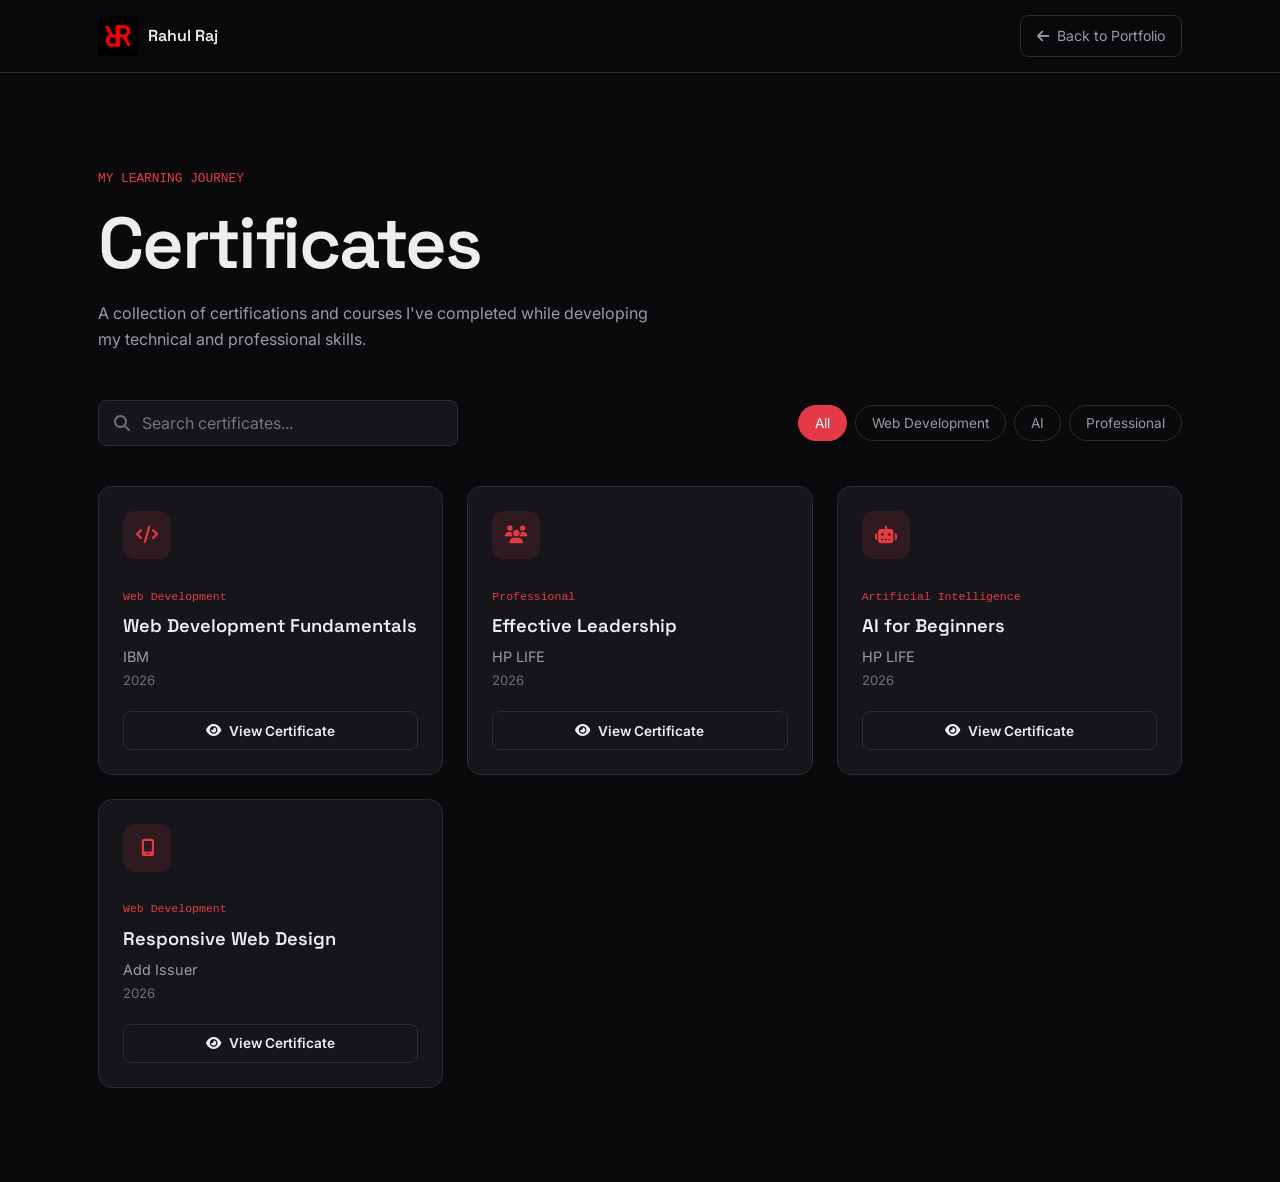
==== html/certificate.html @ e2f91cd4 "Add files via upload" ====
<!DOCTYPE html>
<html lang="en">

<head>
  <meta charset="UTF-8">
  <meta name="viewport" content="width=device-width, initial-scale=1.0">

  <title>Certificates | Rahul Raj</title>

  <meta name="description"
    content="Explore Rahul Raj's certificates and professional learning achievements.">

  <link rel="icon" type="image/png" href="../assets/icons/favicon.png">

  <!-- Fonts -->
  <link rel="preconnect" href="https://fonts.googleapis.com">
  <link rel="preconnect" href="https://fonts.gstatic.com" crossorigin>

  <link
    href="https://fonts.googleapis.com/css2?family=Space+Grotesk:wght@500;600;700&family=Inter:wght@400;500;600;700&display=swap"
    rel="stylesheet">

  <!-- Font Awesome -->
  <link rel="stylesheet"
    href="https://cdnjs.cloudflare.com/ajax/libs/font-awesome/6.5.2/css/all.min.css">

  <!-- External CSS -->
  <link rel="stylesheet" href="../css/style.css">
  <link rel="stylesheet" href="../css/certificate.css">
</head>

<body>

  <!-- ================= HEADER ================= -->

  <header class="cert-navbar">

    <div class="cert-navbar-inner">

      <a href="../index.html" class="cert-brand">
        <span class="brand-mark">
          <img src="../assets/icons/favicon.png" alt="Rahul Raj">
        </span>

        <span>Rahul Raj</span>
      </a>

      <a href="../index.html" class="back-btn">
        <i class="fa-solid fa-arrow-left"></i>
        Back to Portfolio
      </a>

    </div>

  </header>


  <!-- ================= MAIN ================= -->

  <main>

    <section class="cert-page">

      <div class="cert-page-inner">

        <div class="cert-header">

          <p class="cert-kicker">MY LEARNING JOURNEY</p>

          <h1>Certificates</h1>

          <p>
            A collection of certifications and courses I've completed
            while developing my technical and professional skills.
          </p>

        </div>


        <!-- ================= FILTER ================= -->

        <div class="cert-controls">

          <div class="cert-search">

            <i class="fa-solid fa-magnifying-glass"></i>

            <input
              type="text"
              id="certificateSearch"
              placeholder="Search certificates..."
              aria-label="Search certificates">

          </div>


          <div class="cert-filters">

            <button class="cert-filter active" data-filter="all">
              All
            </button>

            <button class="cert-filter" data-filter="web">
              Web Development
            </button>

            <button class="cert-filter" data-filter="ai">
              AI
            </button>

            <button class="cert-filter" data-filter="professional">
              Professional
            </button>

          </div>

        </div>


        <!-- ================= CERTIFICATES ================= -->

        <div class="all-cert-grid" id="certificateGrid">


          <!-- IBM -->

          <article class="certificate-card"
            data-category="web"
            data-name="Web Development Fundamentals IBM">

            <div class="certificate-icon">
              <i class="fa-solid fa-code"></i>
            </div>

            <div class="certificate-content">

              <span class="certificate-type">
                Web Development
              </span>

              <h2>Web Development Fundamentals</h2>

              <p class="certificate-issuer">
                IBM
              </p>

              <p class="certificate-year">
                2026
              </p>

              <button
                class="view-certificate"
                data-pdf="../assets/certificates/IBM Web Development Fundamentals/Web Development Fundamentals.pdf">

                <i class="fa-solid fa-eye"></i>
                View Certificate

              </button>

            </div>

          </article>


          <!-- HP LIFE EFFECTIVE LEADERSHIP -->

          <article class="certificate-card"
            data-category="professional"
            data-name="Effective Leadership HP Life">

            <div class="certificate-icon">
              <i class="fa-solid fa-users"></i>
            </div>

            <div class="certificate-content">

              <span class="certificate-type">
                Professional
              </span>

              <h2>Effective Leadership</h2>

              <p class="certificate-issuer">
                HP LIFE
              </p>

              <p class="certificate-year">
                2026
              </p>

              <button
                class="view-certificate"
                data-pdf="../assets/certificates/HP Life Effective Leadership.pdf">

                <i class="fa-solid fa-eye"></i>
                View Certificate

              </button>

            </div>

          </article>


          <!-- HP LIFE AI -->

          <article class="certificate-card"
            data-category="ai"
            data-name="AI for Beginners HP Life">

            <div class="certificate-icon">
              <i class="fa-solid fa-robot"></i>
            </div>

            <div class="certificate-content">

              <span class="certificate-type">
                Artificial Intelligence
              </span>

              <h2>AI for Beginners</h2>

              <p class="certificate-issuer">
                HP LIFE
              </p>

              <p class="certificate-year">
                2026
              </p>

              <button
                class="view-certificate"
                data-pdf="../assets/certificates/HP Life AI for Beginners.pdf">

                <i class="fa-solid fa-eye"></i>
                View Certificate

              </button>

            </div>

          </article>


          <!-- ADD MORE CERTIFICATES HERE -->

          <article class="certificate-card"
            data-category="web"
            data-name="Responsive Web Design">

            <div class="certificate-icon">
              <i class="fa-solid fa-mobile-screen"></i>
            </div>

            <div class="certificate-content">

              <span class="certificate-type">
                Web Development
              </span>

              <h2>Responsive Web Design</h2>

              <p class="certificate-issuer">
                Add Issuer
              </p>

              <p class="certificate-year">
                2026
              </p>

              <button
                class="view-certificate"
                data-pdf="../assets/certificates/responsive-web-design.pdf">

                <i class="fa-solid fa-eye"></i>
                View Certificate

              </button>

            </div>

          </article>


        </div>


        <p class="no-results" id="noResults">
          No certificates found.
        </p>

      </div>

    </section>

  </main>


  <!-- ================= PDF POPUP ================= -->

  <div
    class="certificate-modal"
    id="certificateModal"
    aria-hidden="true">

    <div class="certificate-modal-box">

      <button
        class="certificate-close"
        id="certificateClose"
        aria-label="Close certificate">

        <i class="fa-solid fa-xmark"></i>

      </button>

      <iframe
        id="certificateViewer"
        title="Certificate preview">
      </iframe>

    </div>

  </div>


  <!-- External JavaScript -->

  <script src="../js/certificate.js"></script>

</body>

</html>
---- css/style.css ----
/* =========================================================
   Rahul Raj — Portfolio
   Design tokens
   ========================================================= */
:root {
  /* Color */
  --bg: #0a0a0c;
  --bg-soft: #101013;
  --surface: #16161a;
  --surface-2: #1c1c21;
  --border: #2b2b31;
  --border-soft: #202024;
  --text: #edeef0;
  --text-muted: #9a9aa2;
  --text-faint: #6d6d75;
  --accent: #c6303f;
  --accent-strong: #e63946;
  --accent-soft: rgba(230, 57, 70, 0.12);
  --accent-border: rgba(230, 57, 70, 0.35);
  --on-accent: #0a0a0c;
  --hover-effect:#08D9D6;
  --hover-effect-bg:#116D6E96;

  /* Type */
  --font-display: 'Space Grotesk', 'Segoe UI', sans-serif;
  --font-body: 'Inter', 'Segoe UI', sans-serif;
  --font-mono: 'JetBrains Mono', 'SFMono-Regular', Consolas, monospace;

  /* Layout */
  --container: 1180px;
  --gutter: clamp(1.25rem, 4vw, 3rem);
  --radius-s: 8px;
  --radius-m: 14px;
  --radius-l: 20px;

  /* Motion */
  --ease: cubic-bezier(0.22, 1, 0.36, 1);
  --dur-s: 0.18s;
  --dur-m: 0.35s;
}

/* =========================================================
   Reset & base
   ========================================================= */
*, *::before, *::after { box-sizing: border-box; }

html {
  scroll-behavior: smooth;
  scroll-padding-top: 84px;
}

body {
  margin: 0;
  background: var(--bg);
  color: var(--text);
  font-family: var(--font-body);
  font-size: 16px;
  line-height: 1.6;
  -webkit-font-smoothing: antialiased;
  overflow-x: hidden;
}

img { max-width: 100%; display: block; }

a { color: inherit; text-decoration: none; }

ul { list-style: none; margin: 0; padding: 0; }

h1, h2, h3, h4 {
  font-family: var(--font-display);
  font-weight: 600;
  line-height: 1.15;
  margin: 0;
  color: var(--text);
}

p { margin: 0; }

button {
  font-family: inherit;
  cursor: pointer;
  background: none;
  border: none;
  color: inherit;
}

input, textarea {
  font-family: inherit;
  font-size: 1rem;
  color: var(--text);
}

:focus-visible {
  outline: 2px solid var(--accent-strong);
  outline-offset: 3px;
  border-radius: 4px;
}

.skip-link {
  position: absolute;
  left: -999px;
  top: 0;
  background: var(--accent-strong);
  color: #fff;
  padding: 0.75rem 1.25rem;
  z-index: 200;
  border-radius: 0 0 8px 0;
}
.skip-link:focus {
  left: 0;
}

@media (prefers-reduced-motion: reduce) {
  html { scroll-behavior: auto; }
  *, *::before, *::after {
    animation-duration: 0.001ms !important;
    animation-iteration-count: 1 !important;
    transition-duration: 0.001ms !important;
    scroll-behavior: auto !important;
  }
}

/* =========================================================
   Shared layout helpers
   ========================================================= */
.section-inner, .navbar-inner, .hero-inner, .footer-inner {
  max-width: var(--container);
  margin: 0 auto;
  padding-left: var(--gutter);
  padding-right: var(--gutter);
}

.section { padding: clamp(4rem, 8vw, 6.5rem) 0; }
.section-alt { background: var(--bg-soft); }

.section-title {
  font-size: clamp(1.9rem, 3.5vw, 2.5rem);
  letter-spacing: -0.01em;
}

.section-lead {
  color: var(--text-muted);
  max-width: 46ch;
  margin-top: 0.75rem;
  font-size: 1.02rem;
}

/* Reveal-on-scroll (one calm entrance, applied per-section not per-child) */
.reveal {
  opacity: 0;
  transform: translateY(18px);
  transition: opacity 0.7s var(--ease), transform 0.7s var(--ease);
}
.reveal.is-visible {
  opacity: 1;
  transform: translateY(0);
}
@media (prefers-reduced-motion: reduce) {
  .reveal { opacity: 1; transform: none; transition: none; }
}

/* Buttons */
.btn {
  display: inline-flex;
  align-items: center;
  justify-content: center;
  gap: 0.5rem;
  padding: 0.8rem 1.5rem;
  border-radius: var(--radius-s);
  font-weight: 600;
  font-size: 0.95rem;
  border: 1px solid transparent;
  transition: transform var(--dur-s) var(--ease), background var(--dur-s) var(--ease), border-color var(--dur-s) var(--ease), color var(--dur-s) var(--ease);
  white-space: nowrap;
}
.btn-primary {
  background: var(--accent-strong);
  color: #fff;
}
.btn-primary:hover { background: #d43140; transform: translateY(-1px); }
.btn-ghost {
  background: transparent;
  color: var(--text);
  border-color: var(--border);
}
.btn-ghost:hover {
  border-color: var(--accent-border);
  color: var(--accent-strong);
}
.btn-small { padding: 0.55rem 1.1rem; font-size: 0.85rem; }
.btn-block { width: 100%; }

/* =========================================================
   Navbar
   ========================================================= */
.navbar {
  position: fixed;
  inset: 0 0 auto 0;
  z-index: 100;
  background: rgba(10, 10, 12, 0.35);
  -webkit-backdrop-filter: blur(10px);
  backdrop-filter: blur(10px);
  border-bottom: 1px solid transparent;
  transition: background var(--dur-m) var(--ease), border-color var(--dur-m) var(--ease), box-shadow var(--dur-m) var(--ease);
}
.navbar.is-scrolled {
  background: rgba(10, 10, 12, 0.82);
  border-bottom-color: var(--border-soft);
  box-shadow: 0 8px 24px rgba(0, 0, 0, 0.25);
}
.navbar-inner {
  height: 72px;
  display: flex;
  align-items: center;
  justify-content: space-between;
  gap: 1rem;
}

.brand {
  display: inline-flex;
  align-items: center;
  gap: 0.65rem;
}
.brand-mark {
  display: inline-grid;
  place-items: center;
  width: 40px;
  height: 40px;
  border-radius: 15px;
}
.brand-name {
  font-family: var(--font-display);
  font-weight: 600;
  font-size: 1.02rem;
  letter-spacing: -0.01em;
}

.nav-links ul {
  display: flex;
  align-items: center;
  gap: 2rem;
}
.nav-link {
  position: relative;
  font-size: 0.94rem;
  color: var(--text-muted);
  padding: 0.4rem 0.05rem;
  transition: color var(--dur-s) var(--ease);
}
.nav-link::after {
  content: '';
  position: absolute;
  left: 0; right: 0; bottom: -4px;
  height: 2px;
  background: var(--accent-strong);
  transform: scaleX(0);
  transform-origin: left;
  transition: transform var(--dur-m) var(--ease);
}
.nav-link:hover { color: var(--text); }
.nav-link.active-link { color: var(--text); }
.nav-link.active-link::after { transform: scaleX(1); }

.nav-toggle {
  display: none;
  width: 40px;
  height: 40px;
  border-radius: 8px;
  flex-direction: column;
  align-items: center;
  justify-content: center;
  gap: 5px;
  border: 1px solid var(--border);
}
.nav-toggle span {
  display: block;
  width: 20px;
  height: 2px;
  background: var(--text);
  transition: transform var(--dur-m) var(--ease), opacity var(--dur-s) var(--ease);
}
.nav-toggle[aria-expanded="true"] span:nth-child(1) { transform: translateY(7px) rotate(45deg); }
.nav-toggle[aria-expanded="true"] span:nth-child(2) { opacity: 0; }
.nav-toggle[aria-expanded="true"] span:nth-child(3) { transform: translateY(-7px) rotate(-45deg); }

/* =========================================================
   Hero
   ========================================================= */
.hero {
  position: relative;
  min-height: 100svh;
  display: flex;
  align-items: center;
  padding-top: 72px;
}
.hero-inner {
  width: 100%;
  display: grid;
  grid-template-columns: 1.05fr 0.95fr;
  gap: clamp(2rem, 5vw, 4rem);
  align-items: center;
}

.hero-kicker {
  font-family: var(--font-mono);
  font-size: 0.85rem;
  color: var(--accent-strong);
  margin-bottom: 1rem;
}
.hero-title {
  font-size: clamp(2.4rem, 5.4vw, 3.75rem);
  letter-spacing: -0.02em;
  max-width: 14ch;
}
.hero-title span{
  font-size:clamp(1.4rem, 4.5vw, 2.4rem); 
  color: var(--accent-strong);
}
.hero-lead {
  margin-top: 1.4rem;
  color: var(--text-muted);
  font-size: 1.08rem;
  max-width: 42ch;
}
.hero-actions {
  display: flex;
  flex-wrap: wrap;
  gap: 0.9rem;
  margin-top: 2.1rem;
}

/* Editor mockup */
.hero-visual { display: flex; justify-content: center; }
.editor-window {
  width: 100%;
  max-width: 440px;
  background: var(--surface);
  border: 1px solid var(--border);
  border-radius: var(--radius-m);
  overflow: hidden;
  box-shadow: 0 30px 60px -20px rgba(0, 0, 0, 0.55);
}
.editor-titlebar {
  display: flex;
  align-items: center;
  gap: 7px;
  padding: 0.7rem 0.9rem;
  background: var(--surface-2);
  border-bottom: 1px solid var(--border);
}
.dot { width: 10px; height: 10px; border-radius: 50%; }
.dot-red { background: #e6595f; }
.dot-yellow { background: #e6b95f; }
.dot-green { background: #62c37c; }
.editor-filename {
  margin-left: 0.6rem;
  font-family: var(--font-mono);
  font-size: 0.78rem;
  color: var(--text-faint);
}
.editor-body {
  margin: 0;
  padding: 1.25rem 1.4rem;
  font-family: var(--font-mono);
  font-size: 0.86rem;
  line-height: 1.7;
  color: #cfd0d4;
  overflow-x: auto;
}
.tok-key { color: #d97fb0; }
.tok-var { color: #7fc4e6; }
.tok-prop { color: #cfd0d4; }
.tok-str { color: #9fd68a; }
.tok-fn { color: #e6c05f; }
.caret {
  display: inline-block;
  width: 8px;
  background: var(--accent-strong);
  animation: blink 1.1s steps(1) infinite;
}
@keyframes blink { 50% { opacity: 0; } }

/* =========================================================
   About
   ========================================================= */
.about-grid {
  display: grid;
  grid-template-columns: 1.3fr 1fr;
  gap: clamp(2rem, 6vw, 4.5rem);
  align-items: start;
}
.about-copy p {
  color: var(--text-muted);
  margin-top: 1.1rem;
  max-width: 62ch;
}
.about-copy p:first-of-type { margin-top: 1.5rem; }

.about-facts {
  display: grid;
  gap: 1.1rem;
  border-left: 1px solid var(--border);
  padding-left: clamp(1.25rem, 3vw, 2rem);
}
.fact-item { display: grid; gap: 0.25rem; }
.fact-label {
  font-family: var(--font-mono);
  font-size: 0.78rem;
  color: var(--accent-strong);
}
.fact-value { color: var(--text); font-size: 0.98rem; }

/* =========================================================
   Skills
   ========================================================= */
.skills-grid {
  margin-top: 2.75rem;
  display: grid;
  grid-template-columns: repeat(4, 1fr);
  gap: 1.5rem;
}
.skill-group {
  background: var(--surface);
  border: 1px solid var(--border);
  border-radius: var(--radius-m);
  padding: 1.5rem;
}
.skill-group-title {
  font-size: 1rem;
  display: flex;
  align-items: center;
  gap: 0.55rem;
  color: var(--text);
}
.skill-group-title i { color: var(--accent-strong); font-size: 0.9rem; }
.skill-tags {
  margin-top: 1.1rem;
  display: flex;
  flex-wrap: wrap;
  gap: 0.5rem;
}
.skill-tags li {
  font-size: 0.83rem;
  padding: 0.4rem 0.75rem;
  border-radius: 999px;
  background: var(--surface-2);
  border: 1px solid var(--border);
  color: var(--text-muted);
  transition: 0.5s;
  position: relative;
}
.skill-tags li:hover{
  border: 1px solid var(--hover-effect);
  background: var(--hover-effect-bg);
  color: white;
  scale: 1.1;
  bottom: 2px;
}
.skill-tags-learning li {
  border-color: green;
  color: var(--text);
}

/* =========================================================
   Projects
   ========================================================= */
.filter-bar {
  margin-top: 2.25rem;
  display: flex;
  flex-wrap: wrap;
  gap: 0.6rem;
}
.filter-btn {
  padding: 0.5rem 1.15rem;
  border-radius: 999px;
  border: 1px solid var(--border);
  color: var(--text-muted);
  font-size: 0.87rem;
  transition: all var(--dur-s) var(--ease);
}
.filter-btn:hover { color: var(--text); border-color: var(--text-faint); }
.filter-btn.is-active {
  background: var(--accent-strong);
  border-color: var(--accent-strong);
  color: #fff;
}

.projects-grid {
  margin-top: 2rem;
  display: grid;
  grid-template-columns: repeat(3, 1fr);
  gap: 1.6rem;
}
.project-card {
  background: var(--surface);
  border: 1px solid var(--border);
  border-radius: var(--radius-m);
  overflow: hidden;
  display: flex;
  flex-direction: column;
  transition: transform var(--dur-m) var(--ease), border-color var(--dur-m) var(--ease);
}
.project-card:hover { transform: translateY(-4px); border-color: var(--accent-border); }
.project-card.is-hidden { display: none; }

.project-media {
  aspect-ratio: 16 / 10;
  overflow: hidden;
  background: var(--surface-2);
}
.project-media img {
  width: 100%;
  height: 100%;
  object-fit: cover;
  transition: transform var(--dur-m) var(--ease);
}
.project-card:hover .project-media img { transform: scale(1.06); }

.project-body {
  padding: 1.4rem;
  display: flex;
  flex-direction: column;
  gap: 0.7rem;
  flex-grow: 1;
}
.project-title { font-size: 1.15rem; }
.project-desc { color: var(--text-muted); font-size: 0.93rem; flex-grow: 1; }

.tech-tags {
  display: flex;
  flex-wrap: wrap;
  gap: 0.4rem;
}
.tech-tags li {
  font-family: var(--font-mono);
  font-size: 0.72rem;
  padding: 0.28rem 0.6rem;
  border-radius: 6px;
  background: var(--surface-2);
  color: var(--text-faint);
  border: 1px solid var(--border);
}

.project-actions {
  display: flex;
  gap: 0.6rem;
  margin-top: 0.4rem;
}

.filter-empty {
  margin-top: 2rem;
  color: var(--text-faint);
  text-align: center;
}

/* =========================================================
   Services
   ========================================================= */
.services-grid {
  margin-top: 2.5rem;
  display: grid;
  grid-template-columns: repeat(3, 1fr);
  gap: 1.5rem;
}
.service-card {
  padding: 1.75rem;
  border-radius: var(--radius-m);
  border: 1px solid var(--border);
  background: var(--surface);
  transition: border-color var(--dur-m) var(--ease), transform var(--dur-m) var(--ease);
}
.service-card:hover { border-color: var(--accent-border); transform: translateY(-3px); }
.service-icon {
  font-size: 1.3rem;
  color: var(--accent-strong);
  margin-bottom: 1rem;
}
.service-title { font-size: 1.05rem; margin-bottom: 0.55rem; }
.service-desc { color: var(--text-muted); font-size: 0.92rem; }

/* =========================================================
   Certificates & achievements
   ========================================================= */
.cert-grid {
  margin-top: 2.5rem;
  display: grid;
  grid-template-columns: repeat(3, 1fr);
  gap: 1.5rem;
}
.cert-card {
  display: flex;
  gap: 1rem;
  padding: 1.5rem;
  border: 1px solid var(--border);
  border-radius: var(--radius-m);
  background: var(--surface);
}
.cert-icon {
  width: 44px;
  height: 44px;
  flex-shrink: 0;
  display: grid;
  place-items: center;
  border-radius: 10px;
  background: var(--accent-soft);
  color: var(--accent-strong);
}
.cert-name { font-size: 1rem; margin-bottom: 0.3rem; }
.cert-meta { color: var(--text-faint); font-size: 0.83rem; margin-bottom: 0.9rem; }

.achievements { margin-top: 3.25rem; }
.achievements-title { font-size: 1.1rem; margin-bottom: 1.25rem; }
.achievements-row {
  display: grid;
  grid-template-columns: repeat(3, 1fr);
  gap: 1.25rem;
}
.achv-item {
  display: flex;
  align-items: flex-start;
  gap: 0.75rem;
  padding: 1rem 1.1rem;
  border-radius: var(--radius-s);
  border: 1px solid var(--border-soft);
  color: var(--text-muted);
  font-size: 0.9rem;
}
.achv-item i { color: var(--accent-strong); margin-top: 0.15rem; }

/* =========================================================
   Contact
   ========================================================= */
.contact-grid {
  display: grid;
  grid-template-columns: 0.9fr 1.1fr;
  gap: clamp(2rem, 6vw, 4.5rem);
  align-items: start;
}
.contact-links {
  margin-top: 2rem;
  display: grid;
  gap: 1rem;
}
.contact-links a {
  display: inline-flex;
  align-items: center;
  gap: 0.75rem;
  color: var(--text-muted);
  transition: color var(--dur-s) var(--ease);
  font-size: 0.98rem;
}
.contact-links a:hover { color: var(--accent-strong); }
.contact-links i { width: 18px; text-align: center; color: var(--accent-strong); }

.contact-form {
  background: var(--surface);
  border: 1px solid var(--border);
  border-radius: var(--radius-m);
  padding: clamp(1.5rem, 3vw, 2.25rem);
  display: grid;
  gap: 1.3rem;
}
.form-note {
  font-size: 0.82rem;
  color: var(--text-faint);
  background: var(--surface-2);
  border: 1px solid var(--border-soft);
  border-radius: var(--radius-s);
  padding: 0.75rem 0.9rem;
}
.form-note code {
  font-family: var(--font-mono);
  color: var(--text-muted);
}
.form-field { display: grid; gap: 0.5rem; }
.form-field label { font-size: 0.88rem; color: var(--text-muted); }
.form-field input,
.form-field textarea {
  background: var(--bg-soft);
  border: 1px solid var(--border);
  border-radius: var(--radius-s);
  padding: 0.75rem 0.9rem;
  resize: vertical;
  transition: border-color var(--dur-s) var(--ease);
}
.form-field input:focus,
.form-field textarea:focus {
  border-color: var(--accent-strong);
}
.form-field.has-error input,
.form-field.has-error textarea {
  border-color: var(--accent-strong);
}
.form-error {
  min-height: 1.1em;
  font-size: 0.8rem;
  color: var(--accent-strong);
}
.form-status {
  min-height: 1.2em;
  font-size: 0.9rem;
  text-align: center;
}
.form-status.is-success { color: #7bcf8e; }
.form-status.is-error { color: var(--accent-strong); }

/* =========================================================
   Footer
   ========================================================= */
.footer {
  position: relative;
  border-top: 1px solid var(--border-soft);
  padding: 2.75rem 0;
  background: var(--bg-soft);
}
.footer-inner {
  display: flex;
  flex-wrap: wrap;
  align-items: center;
  justify-content: space-between;
  gap: 1.5rem;
}
.footer-brand {
  display: flex;
  align-items: center;
  gap: 0.85rem;
}
.footer-name { font-family: var(--font-display); font-weight: 600; }
.footer-role { color: var(--text-faint); font-size: 0.85rem; }
.footer-social { display: flex; gap: 1rem; }
.footer-social a {
  width: 38px;
  height: 38px;
  display: grid;
  place-items: center;
  border-radius: 9px;
  border: 1px solid var(--border);
  color: var(--text-muted);
  transition: color var(--dur-s) var(--ease), border-color var(--dur-s) var(--ease);
}
.footer-social a:hover { color: var(--accent-strong); border-color: var(--accent-border); }
.footer-copy { color: var(--text-faint); font-size: 0.85rem; width: 100%; text-align: center; order: 3; }

.back-to-top {
  position: fixed;
  right: 1.5rem;
  bottom: 1.5rem;
  width: 46px;
  height: 46px;
  border-radius: 50%;
  background: var(--accent-strong);
  color: #fff;
  display: grid;
  place-items: center;
  box-shadow: 0 10px 24px rgba(0, 0, 0, 0.35);
  opacity: 0;
  visibility: hidden;
  transform: translateY(10px);
  transition: opacity var(--dur-m) var(--ease), transform var(--dur-m) var(--ease), visibility var(--dur-m);
  z-index: 90;
}
.back-to-top.is-visible {
  opacity: 1;
  visibility: visible;
  transform: translateY(0);
}

/* =========================================================
   Responsive
   ========================================================= */
@media (max-width: 1024px) {
  .skills-grid { grid-template-columns: repeat(2, 1fr); }
  .services-grid { grid-template-columns: repeat(2, 1fr); }
  .cert-grid { grid-template-columns: repeat(2, 1fr); }
  .achievements-row { grid-template-columns: 1fr; }
  .projects-grid { grid-template-columns: repeat(2, 1fr); }
}

@media (max-width: 860px) {
  .nav-links {
    position: fixed;
    top: 72px;
    left: 0;
    right: 0;
    background: rgba(10, 10, 12, 0.98);
    border-bottom: 1px solid var(--border-soft);
    max-height: 0;
    overflow: hidden;
    transition: max-height var(--dur-m) var(--ease);
  }
  .nav-links.is-open { max-height: 420px; }
  .nav-links ul {
    flex-direction: column;
    align-items: flex-start;
    gap: 0;
    padding: 0.5rem var(--gutter) 1.25rem;
  }
  .nav-links ul li { width: 100%; }
  .nav-link { display: block; padding: 0.85rem 0; width: 100%; }
  .nav-link::after { display: none; }
  .nav-toggle { display: flex; }

  .hero-inner { grid-template-columns: 1fr; text-align: left; }
  .hero-visual { order: -1; margin-bottom: 1rem; }
  .hero-title { max-width: none; }

  .about-grid { grid-template-columns: 1fr; }
  .about-facts { border-left: none; border-top: 1px solid var(--border); padding-left: 0; padding-top: 1.5rem; }

  .contact-grid { grid-template-columns: 1fr; }
}

@media (max-width: 640px) {
  .skills-grid { grid-template-columns: 1fr; }
  .services-grid { grid-template-columns: 1fr; }
  .cert-grid { grid-template-columns: 1fr; }
  .projects-grid { grid-template-columns: 1fr; }
  .hero-actions { flex-direction: column; align-items: stretch; }
  .footer-inner { justify-content: center; text-align: center; }
  .footer-brand { flex-direction: column; }
}

@media (max-width: 380px) {
  :root { --gutter: 1.1rem; }
  .hero-title { font-size: 2.1rem; }
}
---- css/certificate.css ----
/* =========================================================
   Certificates Page
   ========================================================= */

.cert-navbar {
  position: sticky;
  top: 0;
  z-index: 100;

  background: rgba(10, 10, 12, 0.88);
  -webkit-backdrop-filter: blur(12px);
  backdrop-filter: blur(12px);

  border-bottom: 1px solid var(--border);
}

.cert-navbar-inner {
  max-width: var(--container);
  min-height: 72px;

  margin: 0 auto;
  padding: 0 var(--gutter);

  display: flex;
  align-items: center;
  justify-content: space-between;

  gap: 1rem;
}

.cert-brand {
  display: flex;
  align-items: center;
  gap: 0.65rem;

  font-family: var(--font-display);
  font-weight: 600;
}

.cert-brand .brand-mark {
  width: 40px;
  height: 40px;
}

.cert-brand .brand-mark img {
  width: 100%;
  height: 100%;
  object-fit: contain;
}

.back-btn {
  display: inline-flex;
  align-items: center;
  gap: 0.5rem;

  padding: 0.55rem 1rem;

  border: 1px solid var(--border);
  border-radius: var(--radius-s);

  color: var(--text-muted);

  font-size: 0.88rem;

  transition:
    color var(--dur-s) var(--ease),
    border-color var(--dur-s) var(--ease),
    transform var(--dur-s) var(--ease);
}

.back-btn:hover {
  color: var(--accent-strong);
  border-color: var(--accent-border);
  transform: translateX(-2px);
}


/* =========================================================
   Page Header
   ========================================================= */

.cert-page {
  min-height: calc(100vh - 72px);
  padding: clamp(4rem, 8vw, 6rem) 0;
}

.cert-page-inner {
  max-width: var(--container);

  margin: 0 auto;
  padding: 0 var(--gutter);
}

.cert-header {
  max-width: 650px;
}

.cert-kicker {
  margin-bottom: 0.8rem;

  font-family: var(--font-mono);
  font-size: 0.8rem;

  color: var(--accent-strong);
}

.cert-header h1 {
  font-size: clamp(2.5rem, 6vw, 4.5rem);
  letter-spacing: -0.03em;
}

.cert-header > p:last-child {
  margin-top: 1rem;

  color: var(--text-muted);
  max-width: 55ch;
}


/* =========================================================
   Search + Filters
   ========================================================= */

.cert-controls {
  margin-top: 3rem;

  display: flex;
  align-items: center;
  justify-content: space-between;

  gap: 1rem;
  flex-wrap: wrap;
}

.cert-search {
  position: relative;

  width: min(360px, 100%);
}

.cert-search i {
  position: absolute;

  left: 1rem;
  top: 50%;

  transform: translateY(-50%);

  color: var(--text-faint);
}

.cert-search input {
  width: 100%;

  padding: 0.75rem 1rem 0.75rem 2.7rem;

  background: var(--surface);

  border: 1px solid var(--border);
  border-radius: var(--radius-s);

  color: var(--text);

  outline: none;
}

.cert-search input:focus {
  border-color: var(--accent-strong);
}

.cert-filters {
  display: flex;
  flex-wrap: wrap;
  gap: 0.5rem;
}

.cert-filter {
  padding: 0.55rem 1rem;

  border: 1px solid var(--border);
  border-radius: 999px;

  color: var(--text-muted);

  font-size: 0.85rem;

  transition:
    color var(--dur-s) var(--ease),
    background var(--dur-s) var(--ease),
    border-color var(--dur-s) var(--ease);
}

.cert-filter:hover {
  color: var(--text);
  border-color: var(--text-faint);
}

.cert-filter.active {
  background: var(--accent-strong);
  border-color: var(--accent-strong);
  color: white;
}


/* =========================================================
   Certificate Grid
   ========================================================= */

.all-cert-grid {
  margin-top: 2.5rem;

  display: grid;
  grid-template-columns: repeat(3, 1fr);

  gap: 1.5rem;
}

.certificate-card {
  display: flex;
  flex-direction: column;

  padding: 1.5rem;

  background: var(--surface);

  border: 1px solid var(--border);
  border-radius: var(--radius-m);

  transition:
    transform var(--dur-m) var(--ease),
    border-color var(--dur-m) var(--ease),
    box-shadow var(--dur-m) var(--ease);
}

.certificate-card:hover {
  transform: translateY(-5px);

  border-color: var(--accent-border);

  box-shadow: 0 20px 50px rgba(0, 0, 0, 0.25);
}

.certificate-icon {
  width: 48px;
  height: 48px;

  display: grid;
  place-items: center;

  border-radius: 12px;

  background: var(--accent-soft);
  color: var(--accent-strong);

  font-size: 1.1rem;

  margin-bottom: 1.4rem;
}

.certificate-type {
  display: inline-block;

  font-family: var(--font-mono);
  font-size: 0.72rem;

  color: var(--accent-strong);

  margin-bottom: 0.55rem;
}

.certificate-content h2 {
  font-size: 1.15rem;
}

.certificate-issuer {
  margin-top: 0.55rem;

  color: var(--text-muted);

  font-size: 0.9rem;
}

.certificate-year {
  margin-top: 0.15rem;

  color: var(--text-faint);

  font-size: 0.82rem;
}

.view-certificate {
  margin-top: 1.25rem;

  width: 100%;

  display: inline-flex;
  align-items: center;
  justify-content: center;

  gap: 0.5rem;

  padding: 0.65rem 1rem;

  border: 1px solid var(--border);
  border-radius: var(--radius-s);

  color: var(--text);

  font-size: 0.85rem;
  font-weight: 600;

  transition:
    color var(--dur-s) var(--ease),
    background var(--dur-s) var(--ease),
    border-color var(--dur-s) var(--ease);
}

.view-certificate:hover {
  background: var(--accent-soft);
  border-color: var(--accent-border);
  color: var(--accent-strong);
}

.no-results {
  display: none;

  margin-top: 3rem;

  text-align: center;

  color: var(--text-faint);
}


/* =========================================================
   PDF Modal
   ========================================================= */

.certificate-modal {
  position: fixed;
  inset: 0;

  z-index: 9999;

  display: none;
  align-items: center;
  justify-content: center;

  padding: 20px;

  background: rgba(0, 0, 0, 0.88);
}

.certificate-modal.is-open {
  display: flex;
}

.certificate-modal-box {
  position: relative;

  width: min(1100px, 95vw);
  height: min(850px, 92vh);

  background: #111;

  border: 1px solid var(--border);

  border-radius: var(--radius-m);

  overflow: hidden;

  box-shadow: 0 30px 100px rgba(0, 0, 0, 0.6);
}

.certificate-modal-box iframe {
  width: 100%;
  height: 100%;

  border: none;
}

.certificate-close {
  position: absolute;

  top: 12px;
  right: 12px;

  z-index: 10;

  width: 40px;
  height: 40px;

  display: grid;
  place-items: center;

  border-radius: 50%;

  background: rgba(20, 20, 20, 0.9);

  border: 1px solid var(--border);

  color: white;

  font-size: 1rem;

  cursor: pointer;

  transition:
    background var(--dur-s) var(--ease),
    transform var(--dur-s) var(--ease);
}

.certificate-close:hover {
  background: var(--accent-strong);
  transform: rotate(90deg);
}


/* =========================================================
   Responsive
   ========================================================= */

@media (max-width: 1024px) {

  .all-cert-grid {
    grid-template-columns: repeat(2, 1fr);
  }

}

@media (max-width: 640px) {

  .cert-navbar-inner {
    min-height: 64px;
  }

  .back-btn {
    font-size: 0;
    width: 40px;
    height: 40px;
    justify-content: center;
  }

  .back-btn i {
    font-size: 0.9rem;
  }

  .cert-page {
    padding-top: 3.5rem;
  }

  .cert-controls {
    align-items: stretch;
  }

  .cert-search {
    width: 100%;
  }

  .cert-filters {
    width: 100%;
  }

  .cert-filter {
    flex: 1;
  }

  .all-cert-grid {
    grid-template-columns: 1fr;
  }

  .certificate-modal {
    padding: 10px;
  }

  .certificate-modal-box {
    width: 100%;
    height: 90vh;
  }

}
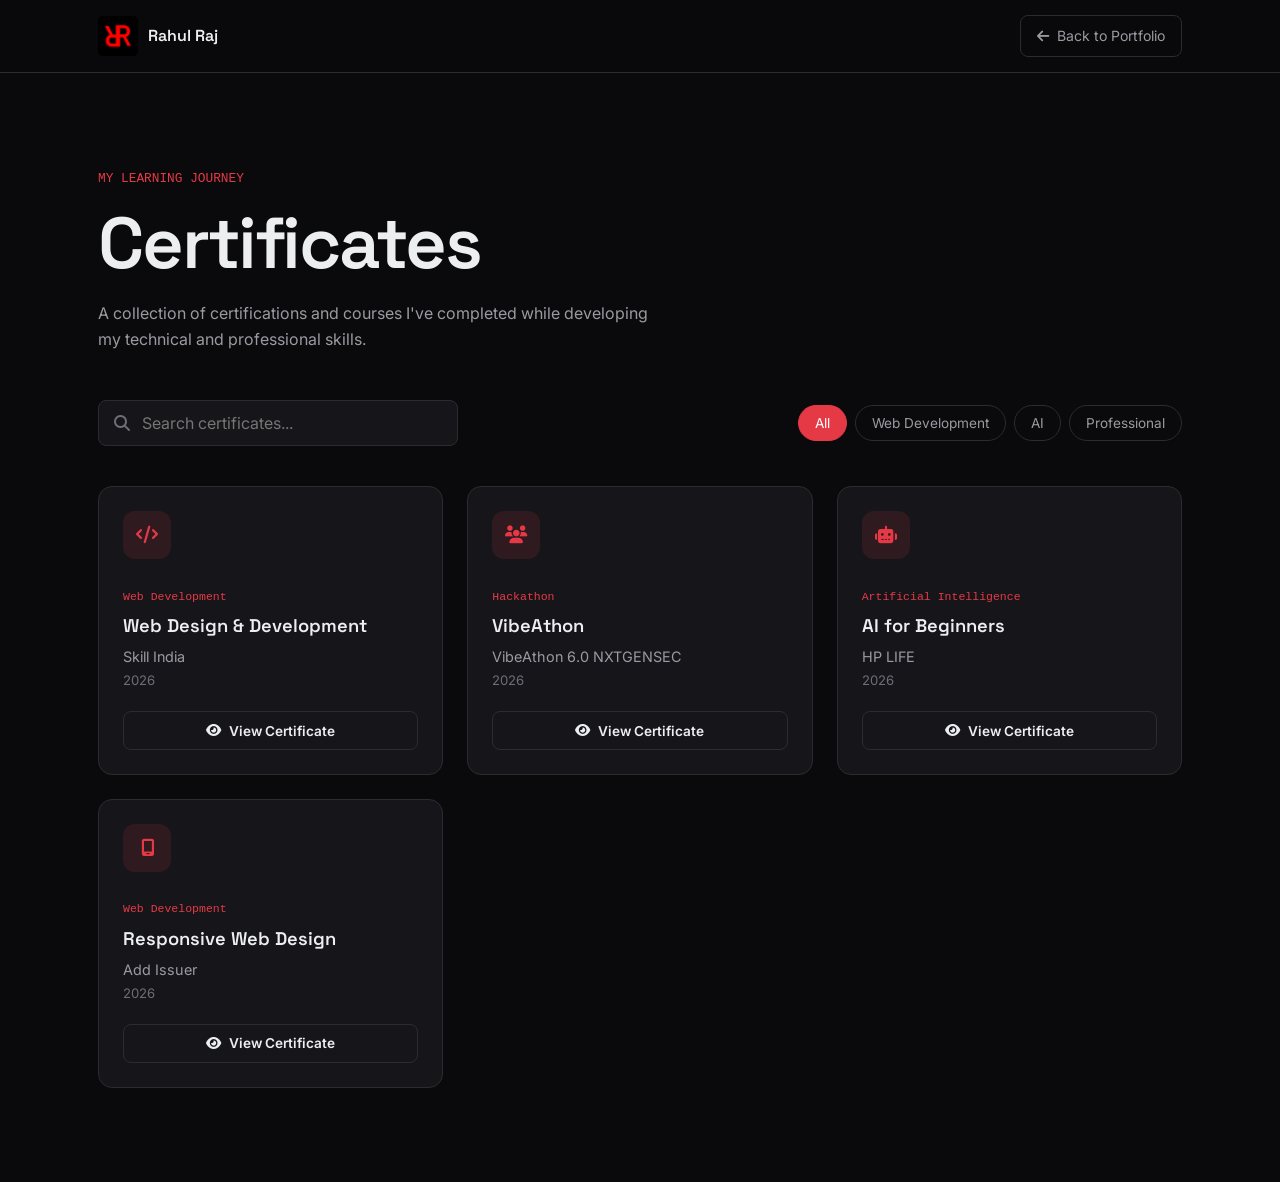
==== commit 5af9ce23: "Refactor certificate.html structure and content" ====
--- a/html/certificate.html
+++ b/html/certificate.html
@@ -7,8 +7,7 @@
 
   <title>Certificates | Rahul Raj</title>
 
-  <meta name="description"
-    content="Explore Rahul Raj's certificates and professional learning achievements.">
+  <meta name="description" content="Explore Rahul Raj's certificates and professional learning achievements.">
 
   <link rel="icon" type="image/png" href="../assets/icons/favicon.png">
 
@@ -21,8 +20,7 @@
     rel="stylesheet">
 
   <!-- Font Awesome -->
-  <link rel="stylesheet"
-    href="https://cdnjs.cloudflare.com/ajax/libs/font-awesome/6.5.2/css/all.min.css">
+  <link rel="stylesheet" href="https://cdnjs.cloudflare.com/ajax/libs/font-awesome/6.5.2/css/all.min.css">
 
   <!-- External CSS -->
   <link rel="stylesheet" href="../css/style.css">
@@ -85,10 +83,7 @@
 
             <i class="fa-solid fa-magnifying-glass"></i>
 
-            <input
-              type="text"
-              id="certificateSearch"
-              placeholder="Search certificates..."
+            <input type="text" id="certificateSearch" placeholder="Search certificates..."
               aria-label="Search certificates">
 
           </div>
@@ -122,11 +117,9 @@
         <div class="all-cert-grid" id="certificateGrid">
 
 
-          <!-- IBM -->
-
-          <article class="certificate-card"
-            data-category="web"
-            data-name="Web Development Fundamentals IBM">
+          <!-- SkillIndia -->
+
+          <article class="certificate-card" data-category="web" data-name="Web Design & Development">
 
             <div class="certificate-icon">
               <i class="fa-solid fa-code"></i>
@@ -138,19 +131,17 @@
                 Web Development
               </span>
 
-              <h2>Web Development Fundamentals</h2>
+              <h2>Web Design & Development</h2>
 
               <p class="certificate-issuer">
-                IBM
+                Skill India
               </p>
 
               <p class="certificate-year">
                 2026
               </p>
 
-              <button
-                class="view-certificate"
-                data-pdf="../assets/certificates/IBM Web Development Fundamentals/Web Development Fundamentals.pdf">
+              <button class="view-certificate" data-pdf="../assets/certificates/Web Design & Development.pdf">
 
                 <i class="fa-solid fa-eye"></i>
                 View Certificate
@@ -162,11 +153,9 @@
           </article>
 
 
-          <!-- HP LIFE EFFECTIVE LEADERSHIP -->
-
-          <article class="certificate-card"
-            data-category="professional"
-            data-name="Effective Leadership HP Life">
+          <!-- VibeCoding Hackathon -->
+
+          <article class="certificate-card" data-category="professional" data-name="VibeCoding Hackathon">
 
             <div class="certificate-icon">
               <i class="fa-solid fa-users"></i>
@@ -175,22 +164,20 @@
             <div class="certificate-content">
 
               <span class="certificate-type">
-                Professional
+                Hackathon
               </span>
 
-              <h2>Effective Leadership</h2>
+              <h2>VibeAthon</h2>
 
               <p class="certificate-issuer">
-                HP LIFE
+                VibeAthon 6.0 NXTGENSEC
               </p>
 
               <p class="certificate-year">
                 2026
               </p>
 
-              <button
-                class="view-certificate"
-                data-pdf="../assets/certificates/HP Life Effective Leadership.pdf">
+              <button class="view-certificate" data-pdf="../assets/certificates/VibeCoding Hackathon certificate.pdf">
 
                 <i class="fa-solid fa-eye"></i>
                 View Certificate
@@ -204,9 +191,7 @@
 
           <!-- HP LIFE AI -->
 
-          <article class="certificate-card"
-            data-category="ai"
-            data-name="AI for Beginners HP Life">
+          <article class="certificate-card" data-category="ai" data-name="AI for Beginners HP Life">
 
             <div class="certificate-icon">
               <i class="fa-solid fa-robot"></i>
@@ -223,14 +208,12 @@
               <p class="certificate-issuer">
                 HP LIFE
               </p>
-
+            
               <p class="certificate-year">
                 2026
               </p>
 
-              <button
-                class="view-certificate"
-                data-pdf="../assets/certificates/HP Life AI for Beginners.pdf">
+              <button class="view-certificate" data-pdf="../assets/certificates/HP Life AI for Beginners.pdf">
 
                 <i class="fa-solid fa-eye"></i>
                 View Certificate
@@ -244,9 +227,7 @@
 
           <!-- ADD MORE CERTIFICATES HERE -->
 
-          <article class="certificate-card"
-            data-category="web"
-            data-name="Responsive Web Design">
+          <article class="certificate-card" data-category="web" data-name="Responsive Web Design">
 
             <div class="certificate-icon">
               <i class="fa-solid fa-mobile-screen"></i>
@@ -268,9 +249,7 @@
                 2026
               </p>
 
-              <button
-                class="view-certificate"
-                data-pdf="../assets/certificates/responsive-web-design.pdf">
+              <button class="view-certificate" data-pdf="../assets/certificates/responsive-web-design.pdf">
 
                 <i class="fa-solid fa-eye"></i>
                 View Certificate
@@ -298,25 +277,17 @@
 
   <!-- ================= PDF POPUP ================= -->
 
-  <div
-    class="certificate-modal"
-    id="certificateModal"
-    aria-hidden="true">
+  <div class="certificate-modal" id="certificateModal" aria-hidden="true">
 
     <div class="certificate-modal-box">
 
-      <button
-        class="certificate-close"
-        id="certificateClose"
-        aria-label="Close certificate">
+      <button class="certificate-close" id="certificateClose" aria-label="Close certificate">
 
         <i class="fa-solid fa-xmark"></i>
 
       </button>
 
-      <iframe
-        id="certificateViewer"
-        title="Certificate preview">
+      <iframe id="certificateViewer" title="Certificate preview">
       </iframe>
 
     </div>
@@ -330,4 +301,4 @@
 
 </body>
 
-</html>+</html>
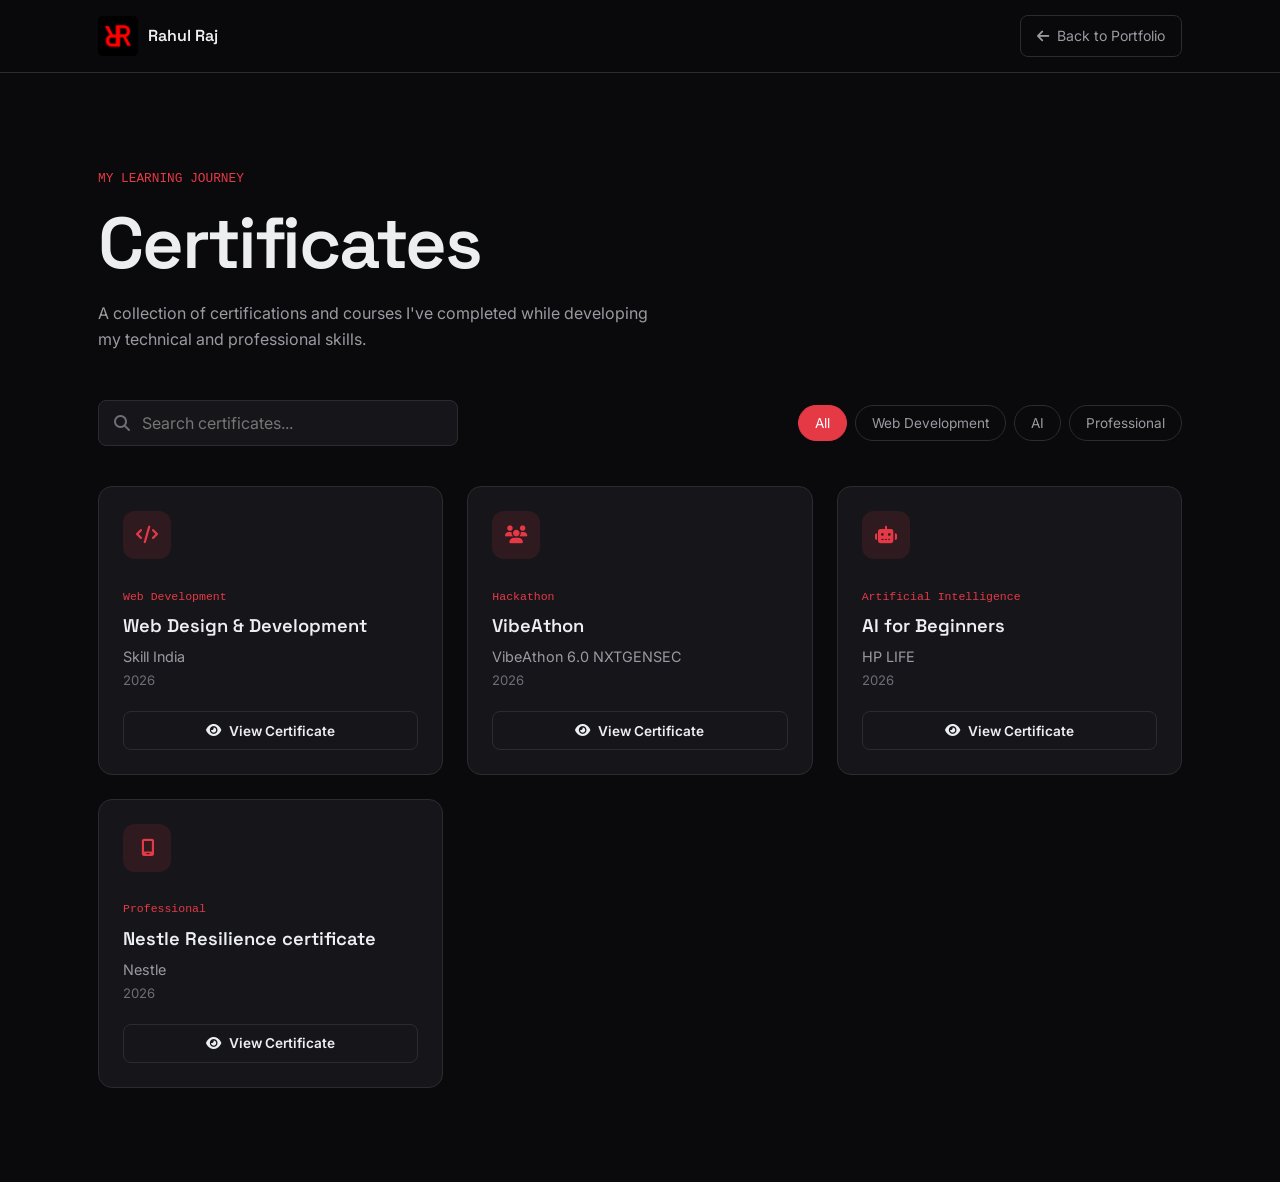
==== commit 94eb6988: "Add Nestle Resilience certificate to the list Added a new certificate for Nestle Resilience." ====
--- a/html/certificate.html
+++ b/html/certificate.html
@@ -227,7 +227,7 @@
 
           <!-- ADD MORE CERTIFICATES HERE -->
 
-          <article class="certificate-card" data-category="web" data-name="Responsive Web Design">
+         <article class="certificate-card" data-category="professional" data-name="Nestle Resilience certificate">
 
             <div class="certificate-icon">
               <i class="fa-solid fa-mobile-screen"></i>
@@ -236,20 +236,20 @@
             <div class="certificate-content">
 
               <span class="certificate-type">
-                Web Development
+               Professional
               </span>
 
-              <h2>Responsive Web Design</h2>
+              <h2>Nestle Resilience certificate</h2>
 
               <p class="certificate-issuer">
-                Add Issuer
+                Nestle
               </p>
 
               <p class="certificate-year">
                 2026
               </p>
 
-              <button class="view-certificate" data-pdf="../assets/certificates/responsive-web-design.pdf">
+              <button class="view-certificate" data-pdf="../assets/certificates/Nestle Resilience certificate.pdf">
 
                 <i class="fa-solid fa-eye"></i>
                 View Certificate
@@ -259,7 +259,6 @@
             </div>
 
           </article>
-
 
         </div>
 
